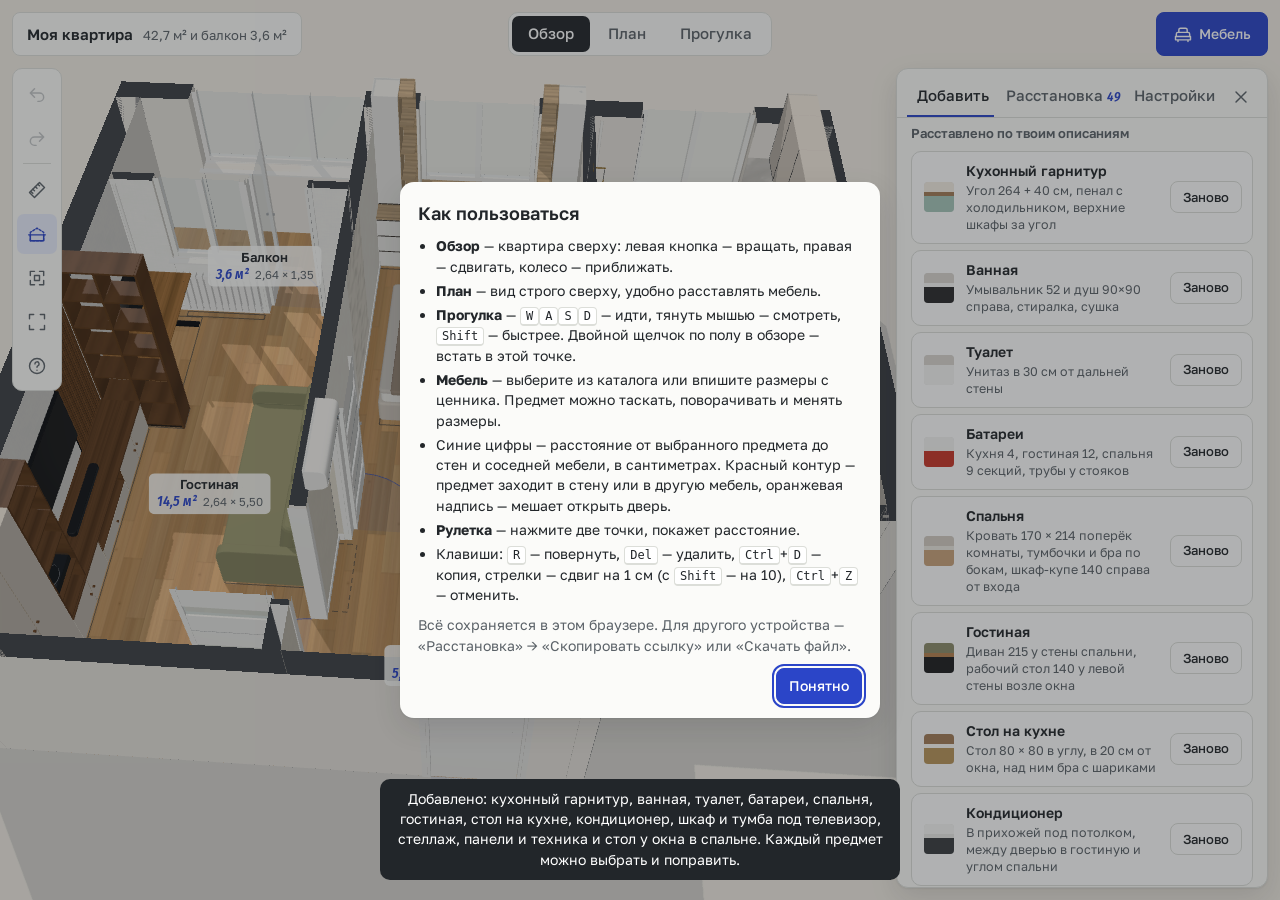
==== index.html @ 5227aead "Квартира в 3D" ====
<!DOCTYPE html>
<html lang="ru">
<head>
<meta charset="utf-8">
<meta name="viewport" content="width=device-width, initial-scale=1, viewport-fit=cover">
<title>Квартира в 3D</title>
<meta name="description" content="3D-модель квартиры по обмерочному плану: прогулка по комнатам и расстановка мебели с реальными размерами.">
<meta name="theme-color" content="#f6f6f3">
<link rel="icon" href="data:image/svg+xml,%3Csvg xmlns='http://www.w3.org/2000/svg' viewBox='0 0 32 32'%3E%3Crect width='32' height='32' rx='7' fill='%232b45c8'/%3E%3Cpath d='M7 25V9h10v7h8v9z' fill='none' stroke='%23fff' stroke-width='2.2' stroke-linejoin='round'/%3E%3C/svg%3E">
<link rel="preconnect" href="https://fonts.googleapis.com">
<link rel="preconnect" href="https://fonts.gstatic.com" crossorigin>
<link rel="stylesheet" href="https://fonts.googleapis.com/css2?family=Golos+Text:wght@400;500;600;700&family=Fira+Sans+Condensed:ital,wght@1,500;1,600&display=swap">
<link rel="stylesheet" href="css/style.css">
</head>
<body>
<div id="app" data-mode="orbit">
  <canvas id="scene" aria-label="3D-модель квартиры"></canvas>
  <div id="labels" aria-hidden="true"></div>

  <header class="bar">
    <div class="title">
      <b>Моя квартира</b>
      <span id="areaInfo"></span>
    </div>
    <nav class="modes" role="tablist" aria-label="Режим просмотра">
      <button role="tab" data-mode="orbit" aria-selected="true">Обзор</button>
      <button role="tab" data-mode="plan" aria-selected="false">План</button>
      <button role="tab" data-mode="walk" aria-selected="false">Прогулка</button>
    </nav>
    <button class="btn primary open-panel" id="btnPanel" aria-expanded="false" aria-controls="panel">
      <svg viewBox="0 0 24 24" aria-hidden="true"><path d="M4 15v-3a2 2 0 0 1 2-2h12a2 2 0 0 1 2 2v3M3 15h18v4H3zM6 19v2M18 19v2M7 10V7a2 2 0 0 1 2-2h6a2 2 0 0 1 2 2v3"/></svg>
      <span>Мебель</span>
    </button>
  </header>

  <div class="tools" role="toolbar" aria-label="Инструменты">
    <button id="tUndo" title="Отменить (Ctrl+Z)" aria-label="Отменить"><svg viewBox="0 0 24 24"><path d="M9 7 4 12l5 5M4 12h11a5 5 0 0 1 0 10h-2"/></svg></button>
    <button id="tRedo" title="Вернуть (Ctrl+Shift+Z)" aria-label="Вернуть"><svg viewBox="0 0 24 24"><path d="m15 7 5 5-5 5M20 12H9a5 5 0 0 0 0 10h2"/></svg></button>
    <span class="sep"></span>
    <button id="tMeasure" aria-pressed="false" title="Рулетка (M): нажмите две точки" aria-label="Рулетка"><svg viewBox="0 0 24 24"><path d="M3 15 15 3l6 6L9 21z"/><path d="m7 11 2 2M10 8l2 2M13 5l2 2M5 14l2 2" /></svg></button>
    <button id="tCut" aria-pressed="true" title="Срезать стены по высоте — саму высоту можно поменять в настройках" aria-label="Срез стен"><svg viewBox="0 0 24 24"><path d="M4 20V10l8-5 8 5v10z" stroke-dasharray="2.5 2"/><path d="M2 13h20"/><path d="M4 20v-7M20 20v-7M4 20h16"/></svg></button>
    <button id="tReset" title="Показать всю квартиру" aria-label="Показать всю квартиру"><svg viewBox="0 0 24 24"><path d="M4 9V4h5M20 9V4h-5M4 15v5h5M20 15v5h-5"/><rect x="9" y="9" width="6" height="6"/></svg></button>
    <button id="tFull" title="Во весь экран" aria-label="Во весь экран"><svg viewBox="0 0 24 24"><path d="M8 3H3v5M16 3h5v5M8 21H3v-5M16 21h5v-5"/></svg></button>
    <button id="tHelp" title="Как пользоваться" aria-label="Как пользоваться"><svg viewBox="0 0 24 24"><circle cx="12" cy="12" r="9"/><path d="M9.5 9.5a2.5 2.5 0 1 1 3.5 2.3c-.7.3-1 .9-1 1.7M12 17h.01"/></svg></button>
  </div>

  <div class="walk-hud">
    <div class="room-chip" id="roomChip"></div>
    <canvas id="minimap" title="Нажмите, чтобы перейти в эту точку"></canvas>
    <div class="joystick" id="joystick" aria-label="Джойстик: идти"><div class="knob"></div></div>
    <div class="walk-hint" id="walkHint">W A S D — идти · тянуть мышью — смотреть · Shift — быстрее</div>
  </div>

  <div class="measure-hint" id="measureHint">Рулетка: нажмите на первую точку, потом на вторую <button class="link" id="measureClear">Стереть замеры</button></div>

  <section class="inspector" id="inspector" hidden aria-label="Выбранный предмет">
    <div class="ins-head">
      <input id="insName" class="ins-name" type="text" maxlength="60" aria-label="Название">
      <button class="icon" id="insClose" aria-label="Снять выделение"><svg viewBox="0 0 24 24"><path d="M6 6l12 12M18 6 6 18"/></svg></button>
    </div>
    <div class="ins-status" id="insStatus"></div>
    <div class="ins-dims">
      <label><span>Ширина</span><input type="number" inputmode="decimal" id="insW" min="1" step="1"><i>см</i></label>
      <label><span>Глубина</span><input type="number" inputmode="decimal" id="insD" min="1" step="1"><i>см</i></label>
      <label><span>Высота</span><input type="number" inputmode="decimal" id="insH" min="1" step="1"><i>см</i></label>
      <label><span>От пола</span><input type="number" inputmode="decimal" id="insZ" min="0" step="1"><i>см</i></label>
    </div>
    <div class="ins-rot">
      <button data-rot="-90" title="Повернуть на 90° против часовой (Shift+R)"><svg viewBox="0 0 24 24"><path d="M4 4v6h6"/><path d="M4.5 10A8 8 0 1 1 6 16"/></svg>90°</button>
      <button data-rot="-15">−15°</button>
      <label class="angle"><input type="number" id="insRot" step="1" aria-label="Угол поворота"><i>°</i></label>
      <button data-rot="15">+15°</button>
      <button data-rot="90" title="Повернуть на 90° по часовой (R)">90°<svg viewBox="0 0 24 24"><path d="M20 4v6h-6"/><path d="M19.5 10A8 8 0 1 0 18 16"/></svg></button>
    </div>
    <details class="ins-more">
      <summary>Цвет и точный сдвиг</summary>
      <div class="swatches" id="insColors"></div>
      <div class="ins-top" id="insTopRow" hidden><span>Столешница</span><div class="swatches" id="insTop"></div></div>
      <div class="nudge">
        <span>Сдвинуть на</span>
        <select id="nudgeStep" aria-label="Шаг сдвига"><option value="10">1 см</option><option value="50">5 см</option><option value="100">10 см</option></select>
        <div class="pad">
          <button data-nudge="up" aria-label="Дальше от камеры">↑</button>
          <button data-nudge="left" aria-label="Влево">←</button>
          <button data-nudge="down" aria-label="Ближе к камере">↓</button>
          <button data-nudge="right" aria-label="Вправо">→</button>
        </div>
      </div>
    </details>
    <div class="ins-actions">
      <button class="btn" id="insDup">Дублировать</button>
      <button class="btn danger" id="insDel">Удалить</button>
    </div>
  </section>

  <aside class="panel" id="panel" aria-label="Мебель и настройки">
    <div class="grip" id="panelGrip" aria-hidden="true"></div>
    <div class="panel-head">
      <div class="tabs" role="tablist">
        <button role="tab" data-tab="add" aria-selected="true">Добавить</button>
        <button role="tab" data-tab="list" aria-selected="false">Расстановка <span class="count" id="itemCount"></span></button>
        <button role="tab" data-tab="settings" aria-selected="false">Настройки</button>
      </div>
      <button class="icon" id="panelClose" aria-label="Закрыть"><svg viewBox="0 0 24 24"><path d="M6 6l12 12M18 6 6 18"/></svg></button>
    </div>

    <div class="tab-body" data-tab="add">
      <div id="setCard"></div>
      <form id="quickAdd" class="quick" autocomplete="off">
        <h3>По размерам с ценника</h3>
        <div class="row">
          <input id="qaName" type="text" maxlength="60" placeholder="Название, например «Диван Осло»" aria-label="Название">
          <select id="qaShape" aria-label="Форма"></select>
        </div>
        <div class="row dims">
          <label><span>Ш</span><input id="qaW" type="number" inputmode="decimal" min="1" required><i>см</i></label>
          <label><span>Г</span><input id="qaD" type="number" inputmode="decimal" min="1" required><i>см</i></label>
          <label><span>В</span><input id="qaH" type="number" inputmode="decimal" min="1" required><i>см</i></label>
        </div>
        <button class="btn primary wide" type="submit">Добавить на план</button>
      </form>
      <div id="catalog"></div>
    </div>

    <div class="tab-body" data-tab="list" hidden>
      <div class="variants">
        <label for="layoutSel">Вариант</label>
        <select id="layoutSel"></select>
        <button class="btn small" id="layoutCopy" title="Сделать копию, чтобы сравнить расстановки">Копия</button>
        <button class="btn small" id="layoutRename">Имя</button>
        <button class="btn small" id="layoutDel">Удалить</button>
      </div>
      <div id="itemList"></div>
      <div class="data">
        <h3>Сохранить и поделиться</h3>
        <p class="note">Расстановка хранится только в этом браузере. Чтобы перенести на телефон или отправить, скачайте файл или скопируйте ссылку.</p>
        <div class="btns">
          <button class="btn" id="dExport">Скачать файл</button>
          <button class="btn" id="dLink">Скопировать ссылку</button>
          <button class="btn" id="dCopy">Скопировать код</button>
          <label class="btn file">Открыть файл<input type="file" id="dImport" accept=".json,application/json"></label>
          <button class="btn" id="dPaste">Вставить код</button>
          <button class="btn danger" id="dClear">Очистить вариант</button>
        </div>
      </div>
    </div>

    <div class="tab-body" data-tab="settings" hidden>
      <h3>Ламинат</h3>
      <div class="lam" id="lamList"></div>
      <div class="field"><span>Доска</span><select id="plankSize"></select></div>
      <div class="field"><span>Укладка</span>
        <div class="seg" id="plankDir">
          <button data-dir="y">Доски к окну</button>
          <button data-dir="x">Вдоль окна</button>
        </div>
      </div>
      <h3>Стены</h3>
      <label class="check"><input type="checkbox" id="optWallpaper"> Обои: прихожая и коридор NF1009, спальня NF1007 и две полосы NF3207, гостиная — белые</label>
      <label class="check"><input type="checkbox" id="optBaseboard"> Белый плинтус 10 см — в комнатах, прихожей и коридоре</label>
      <div class="swatches" id="wallColors"></div>
      <p class="note">Цвет краски — там, где нет обоев, плитки и кирпича: кухня, балкон, откосы окон.</p>
      <div class="field"><span>Высота потолка</span><label class="unit"><input type="number" id="ceilH" min="220" max="400" step="1"><i>см</i></label></div>
      <div class="field"><span>Высота стен в обзоре</span><div class="range"><input type="range" id="cutH" min="60" max="250" step="5" aria-label="Высота стен в обзоре, см"><output id="cutHVal" for="cutH"></output></div></div>
      <label class="check"><input type="checkbox" id="optBrick"> Белый кирпичик на кухне (стена напротив гарнитура)</label>
      <label class="check"><input type="checkbox" id="optApron"> Фартук на кухне — плиты под мрамор 120 × 60</label>
      <label class="check"><input type="checkbox" id="optTile"> Плитка 60 × 30 в ванной и туалете</label>
      <h3>Показывать</h3>
      <label class="check"><input type="checkbox" id="optDims"> Расстояния от выбранной мебели до стен</label>
      <label class="check"><input type="checkbox" id="optSwings"> Зоны открывания дверей</label>
      <label class="check"><input type="checkbox" id="optDoors"> Дверные полотна</label>
      <label class="check"><input type="checkbox" id="optLabels"> Названия и площади комнат</label>
      <label class="check"><input type="checkbox" id="optShadows"> Тени</label>
      <label class="check"><input type="checkbox" id="optSnap"> Прилипание к стенам и мебели</label>
      <h3>Прогулка</h3>
      <div class="field"><span>Глаза на высоте</span><label class="unit"><input type="number" id="eyeH" min="100" max="200" step="1"><i>см</i></label></div>
      <label class="check"><input type="checkbox" id="optGhost"> Проходить сквозь мебель</label>
      <p class="note">Размеры стен взяты с обмерочного плана, высота потолка 2,5 м — с развёртки душевой, плитка, кирпичик и фартук — с фото. Толщины стен на плане не подписаны и заданы примерно — их можно поправить в файле <code>js/plan.js</code>.</p>
    </div>
  </aside>

  <div class="modal" id="modal" hidden>
    <div class="dialog" role="dialog" aria-modal="true" aria-labelledby="modalTitle">
      <h2 id="modalTitle"></h2>
      <div id="modalBody"></div>
      <div class="dialog-actions" id="modalActions"></div>
    </div>
  </div>

  <div class="toast" id="toast" role="status" aria-live="polite"></div>
</div>

<script type="importmap">
{ "imports": { "three": "./vendor/three.module.min.js", "three/addons/": "./vendor/addons/" } }
</script>
<script type="module" src="js/main.js"></script>
</body>
</html>
---- css/style.css ----
/*
  VOICE   спокойный чертёжный лист: всё по делу, цифры главнее украшений
  IDEA    обмерочный план — засечки размерных линий, правки синей ручкой
  PICTURE сама квартира в 3D на весь экран; интерфейс — тонкие листы поверх
  COLOUR  бумага #fbfbf9, графит #22262a, синяя ручка #2b45c8, красная правка #c8372a
  TYPE    Golos Text для интерфейса, Fira Sans Condensed italic — для размеров
*/
:root {
  color-scheme: light;
  --paper: #fbfbf9;
  --paper-2: #f1f1ed;
  --ink: #22262a;
  --ink-2: #5b6268;
  --ink-3: #8b9197;
  --line: #dcded9;
  --blue: #2b45c8;
  --blue-2: #e8ecfb;
  --red: #c8372a;
  --red-2: #fbe8e5;
  --wall: #3c3f44;
  --r: 8px;
  --shadow: 0 1px 2px rgba(24, 28, 32, .06), 0 10px 28px rgba(24, 28, 32, .12);
  --font: "Golos Text", system-ui, -apple-system, "Segoe UI", Roboto, sans-serif;
  --dim: "Fira Sans Condensed", "Arial Narrow", "Roboto Condensed", sans-serif;
  --top: max(12px, env(safe-area-inset-top));
  --bottom: max(12px, env(safe-area-inset-bottom));
}
* { box-sizing: border-box; min-width: 0; }
html, body { margin: 0; height: 100%; overflow: hidden; background: #e9edf0; }
body { font: 15px/1.45 var(--font); color: var(--ink); -webkit-font-smoothing: antialiased; -webkit-tap-highlight-color: transparent; }
button, input, select, textarea { font: inherit; color: inherit; }
button { cursor: pointer; touch-action: manipulation; }
svg { width: 20px; height: 20px; fill: none; stroke: currentColor; stroke-width: 1.7; stroke-linecap: round; stroke-linejoin: round; flex: none; }
[hidden] { display: none !important; }
:focus-visible { outline: 2px solid var(--blue); outline-offset: 2px; }
code { font-size: .92em; background: var(--paper-2); padding: 1px 4px; border-radius: 4px; }

#app { position: fixed; inset: 0; }
#scene { position: absolute; inset: 0; width: 100%; height: 100%; display: block; touch-action: none; outline: none; }
#app.grab #scene { cursor: grab; }
#app.grabbing #scene { cursor: grabbing; }
#app.measuring #scene { cursor: crosshair; }

/* ── подписи в 3D ── */
#labels { position: absolute; inset: 0; pointer-events: none; overflow: hidden; }
.lbl { position: absolute; left: 0; top: 0; white-space: nowrap; will-change: transform; line-height: 1.15; }
.lbl.room { text-align: center; padding: 4px 8px 5px; border-radius: 6px; background: rgba(251, 251, 249, .86); color: var(--ink); }
.lbl.room b { display: block; font-size: 13px; font-weight: 600; }
.lbl.room .a { font: italic 600 14px/1.1 var(--dim); color: var(--blue); }
.lbl.room .s { font-size: 11.5px; color: var(--ink-2); margin-left: 6px; }
.lbl.room.small { padding: 2px 6px 3px; }
.lbl.room.small b { font-size: 12px; }
.lbl.dim { font: italic 600 14px/1 var(--dim); color: var(--blue); background: rgba(255, 255, 255, .94); padding: 2px 5px 3px; border-radius: 4px; box-shadow: 0 0 0 1px rgba(43, 69, 200, .25); }
.lbl.measure { font: italic 600 15px/1 var(--dim); color: #fff; background: var(--blue); padding: 4px 7px 5px; border-radius: 5px; }
.lbl.measure.live { opacity: .8; }

/* ── верхняя панель ── */
.bar { position: absolute; top: var(--top); left: 12px; right: 12px; height: 44px; display: flex; align-items: center; justify-content: space-between; gap: 10px; pointer-events: none; z-index: 5; }
.bar > * { pointer-events: auto; }
.title { height: 44px; display: flex; align-items: baseline; gap: 10px; padding: 11px 14px 0; background: var(--paper); border: 1px solid var(--line); border-radius: var(--r); }
.title b { font-weight: 600; font-size: 15px; }
.title span { color: var(--ink-2); font-size: 13px; }
.modes { position: absolute; left: 50%; transform: translateX(-50%); display: flex; padding: 3px; gap: 2px; background: var(--paper); border: 1px solid var(--line); border-radius: 10px; }
.modes button { height: 36px; padding: 0 16px; border: 0; border-radius: 7px; background: transparent; font-weight: 500; color: var(--ink-2); }
.modes button:hover { color: var(--ink); background: var(--paper-2); }
.modes button[aria-selected="true"] { background: var(--ink); color: #fff; }

.btn { display: inline-flex; align-items: center; justify-content: center; gap: 6px; height: 36px; padding: 0 12px; border: 1px solid var(--line); border-radius: var(--r); background: #fff; font-size: 14px; font-weight: 500; white-space: nowrap; }
.btn:hover { border-color: #c4c7c2; background: var(--paper); }
.btn.primary { background: var(--blue); border-color: var(--blue); color: #fff; }
.btn.primary:hover { background: #2239ad; }
.btn.danger { color: var(--red); }
.btn.small { height: 32px; padding: 0 10px; font-size: 13px; }
.btn.file { position: relative; overflow: hidden; }
.btn.file input { position: absolute; inset: 0; opacity: 0; cursor: pointer; }
.open-panel { height: 44px; padding: 0 16px; }
.icon { width: 36px; height: 36px; display: grid; place-items: center; border: 0; border-radius: var(--r); background: transparent; color: var(--ink-2); }
.icon:hover { background: var(--paper-2); color: var(--ink); }
.link { border: 0; background: none; color: var(--blue); text-decoration: underline; text-underline-offset: 2px; padding: 0 0 0 8px; font-size: 13px; }

/* ── инструменты слева ── */
.tools { position: absolute; left: 12px; top: calc(var(--top) + 56px); display: flex; flex-direction: column; gap: 4px; padding: 4px; background: var(--paper); border: 1px solid var(--line); border-radius: 10px; z-index: 4; }
.tools button { width: 40px; height: 40px; display: grid; place-items: center; border: 0; border-radius: 7px; background: transparent; color: var(--ink-2); }
.tools button:hover:not(:disabled) { background: var(--paper-2); color: var(--ink); }
.tools button[aria-pressed="true"] { background: var(--blue-2); color: var(--blue); }
.tools button:disabled { opacity: .35; cursor: default; }
.tools .sep { height: 1px; background: var(--line); margin: 2px 6px; }
#app:not([data-mode="orbit"]) #tCut { display: none; }

/* ── панель мебели ── */
.panel { position: absolute; right: 12px; top: calc(var(--top) + 56px); bottom: var(--bottom); width: 372px; display: flex; flex-direction: column; background: var(--paper); border: 1px solid var(--line); border-radius: 12px; box-shadow: var(--shadow); transform: translateX(calc(100% + 24px)); transition: transform .24s ease; z-index: 6; }
#app.panel-open .panel { transform: none; }
.grip { display: none; }
.panel-head { display: flex; align-items: center; gap: 4px; padding: 8px 8px 0 10px; border-bottom: 1px solid var(--line); }
.tabs { display: flex; gap: 2px; flex: 1; overflow-x: auto; scrollbar-width: none; }
.tabs button { height: 40px; padding: 0 10px; border: 0; border-bottom: 2px solid transparent; background: none; font-weight: 500; color: var(--ink-2); white-space: nowrap; }
.tabs button[aria-selected="true"] { color: var(--ink); border-bottom-color: var(--blue); }
.count { font: italic 600 13px var(--dim); color: var(--blue); }
.tab-body { flex: 1; overflow-y: auto; padding: 4px 14px 18px; overscroll-behavior: contain; }
.tab-body h3 { font-size: 13px; font-weight: 600; color: var(--ink-2); margin: 18px 0 8px; }
.note { font-size: 12.5px; color: var(--ink-2); margin: 6px 0 10px; }

.set-card { display: grid; grid-template-columns: auto 1fr auto; gap: 4px 12px; align-items: center; margin: 6px 0 0; padding: 9px 10px 9px 12px; border: 1px solid var(--line); border-radius: 10px; background: #fff; }
.set-sw { display: grid; grid-template-rows: 10px 4px 16px; width: 30px; border-radius: 4px; overflow: hidden; box-shadow: inset 0 0 0 1px rgba(0, 0, 0, .12); align-self: center; }
.set-sw i { display: block; }
.set-text b { display: block; font-weight: 600; font-size: 14px; }
.set-text small { display: block; font-size: 12.5px; color: var(--ink-2); line-height: 1.35; margin-top: 2px; }
.set-card .btn { height: 32px; padding: 0 12px; font-size: 13px; }
#setCard h3 { margin-top: 2px; }
.ins-top { display: flex; align-items: center; gap: 10px; margin: -2px 0 10px; font-size: 13px; color: var(--ink-2); }
.quick { padding: 6px 0 14px; border-bottom: 1px solid var(--line); }
.quick .row { display: flex; gap: 6px; margin-top: 6px; }
.quick input[type="text"] { flex: 1.4; }
.quick select { flex: 1; }
.quick .dims label { flex: 1; }
.quick .wide { width: 100%; height: 40px; margin-top: 8px; }
input[type="text"], input[type="number"], select, textarea { height: 40px; border: 1px solid var(--line); border-radius: var(--r); background: #fff; padding: 0 10px; font-size: 15px; width: 100%; }
textarea { height: auto; padding: 8px 10px; font: 13px/1.4 ui-monospace, Menlo, Consolas, monospace; resize: vertical; }
input:focus, select:focus, textarea:focus { border-color: var(--blue); outline: none; box-shadow: 0 0 0 3px var(--blue-2); }
input[type="number"] { -moz-appearance: textfield; font-variant-numeric: tabular-nums; }
input[type="number"]::-webkit-inner-spin-button, input[type="number"]::-webkit-outer-spin-button { -webkit-appearance: none; margin: 0; }
.dims label, .unit, .angle { position: relative; display: block; }
.dims label span { position: absolute; left: 9px; top: 50%; transform: translateY(-50%); font-size: 12px; color: var(--ink-3); pointer-events: none; }
.dims label input { padding-left: 24px; padding-right: 26px; }
.dims label i, .unit i, .angle i { position: absolute; right: 9px; top: 50%; transform: translateY(-50%); font-style: normal; font-size: 12px; color: var(--ink-3); pointer-events: none; }
.unit input { padding-right: 30px; }

.cat-group h3 { margin-top: 16px; }
.cat-item { display: grid; grid-template-columns: 40px 1fr auto; align-items: center; gap: 10px; width: 100%; padding: 6px 6px; border: 0; border-radius: var(--r); background: none; text-align: left; }
.cat-item:hover { background: var(--paper-2); }
.cat-item > svg { width: 40px; height: 40px; color: var(--ink); stroke-width: 1.4; }
.cat-item .plus svg { width: 18px; height: 18px; stroke-width: 2; }
.cat-item b { display: block; font-weight: 500; font-size: 14px; }
.cat-item small { font: italic 500 13px var(--dim); color: var(--ink-2); }
.cat-item .plus { width: 30px; height: 30px; display: grid; place-items: center; border-radius: 50%; color: var(--blue); }
.cat-item:hover .plus { background: var(--blue-2); }

.variants { display: grid; grid-template-columns: auto 1fr; gap: 6px; align-items: center; margin: 12px 0 8px; }
.variants label { font-size: 13px; color: var(--ink-2); }
.variants select { grid-column: 2; }
.variants .btn { grid-row: 2; }
.variants { grid-template-columns: auto 1fr auto auto auto; }
.variants select { grid-column: 2 / 6; }
.variants #layoutCopy { grid-column: 3; } .variants #layoutRename { grid-column: 4; } .variants #layoutDel { grid-column: 5; }

.room-group h4 { display: flex; justify-content: space-between; margin: 16px 0 4px; font-size: 13px; font-weight: 600; color: var(--ink-2); }
.room-group h4 span { font-weight: 400; }
.li { display: grid; grid-template-columns: 14px 1fr auto; gap: 10px; align-items: center; width: 100%; padding: 8px 6px; border: 0; border-radius: var(--r); background: none; text-align: left; }
.li:hover { background: var(--paper-2); }
.li.sel { background: var(--blue-2); }
.li .sw { width: 14px; height: 14px; border-radius: 3px; box-shadow: inset 0 0 0 1px rgba(0, 0, 0, .15); }
.li b { font-weight: 500; font-size: 14px; display: block; }
.li .warn { display: block; font-size: 12px; color: var(--red); }
.li small { font: italic 500 13px var(--dim); color: var(--ink-2); }
.empty { padding: 18px 4px; color: var(--ink-2); font-size: 14px; }
.data .btns { display: grid; grid-template-columns: 1fr 1fr; gap: 6px; }

.lam { display: grid; grid-template-columns: repeat(3, 1fr); gap: 8px; }
.lam button { padding: 0; border: 1px solid var(--line); border-radius: var(--r); background: #fff; overflow: hidden; text-align: left; }
.lam button canvas { display: block; width: 100%; height: 46px; }
.lam button span { display: block; padding: 5px 7px 6px; font-size: 12px; line-height: 1.2; }
.lam button[aria-pressed="true"] { border-color: var(--blue); box-shadow: 0 0 0 2px var(--blue); }
.field { display: grid; grid-template-columns: 130px 1fr; align-items: center; gap: 10px; margin-top: 10px; font-size: 14px; }
.field > span { color: var(--ink-2); font-size: 13px; }
.seg { display: flex; border: 1px solid var(--line); border-radius: var(--r); overflow: hidden; background: #fff; }
.seg button { flex: 1; height: 38px; border: 0; background: none; font-size: 13px; padding: 0 6px; }
.seg button + button { border-left: 1px solid var(--line); }
.seg button[aria-pressed="true"] { background: var(--ink); color: #fff; }
.check { display: flex; gap: 10px; align-items: flex-start; padding: 7px 0; font-size: 14px; cursor: pointer; }
.check input { width: 18px; height: 18px; margin: 1px 0 0; accent-color: var(--blue); flex: none; }
.swatches { display: flex; flex-wrap: wrap; gap: 6px; align-items: center; }
.swatches button { width: 30px; height: 30px; border-radius: 50%; border: 0; box-shadow: inset 0 0 0 1px rgba(0, 0, 0, .18); }
.swatches button[aria-pressed="true"] { box-shadow: inset 0 0 0 1px rgba(0, 0, 0, .18), 0 0 0 2px #fff, 0 0 0 4px var(--blue); }
.swatches input[type="color"] { width: 34px; height: 34px; padding: 0; border: 1px solid var(--line); border-radius: 50%; background: #fff; cursor: pointer; }
.swatches input[type="color"]::-webkit-color-swatch-wrapper { padding: 3px; }
.swatches input[type="color"]::-webkit-color-swatch { border: 0; border-radius: 50%; }

/* ── инспектор выбранного предмета ── */
.inspector { position: absolute; left: 76px; bottom: var(--bottom); width: 352px; max-height: calc(100% - 140px); overflow-y: auto; padding: 10px 12px 12px; background: var(--paper); border: 1px solid var(--line); border-radius: 12px; box-shadow: var(--shadow); z-index: 5; }
.ins-head { display: flex; gap: 6px; align-items: center; }
.ins-name { font-weight: 600; font-size: 16px !important; border-color: transparent !important; background: transparent !important; padding-left: 4px !important; }
.ins-name:hover { border-color: var(--line) !important; }
.ins-name:focus { background: #fff !important; border-color: var(--blue) !important; }
.ins-status { min-height: 18px; margin: 0 4px 8px; font-size: 13px; color: var(--ink-2); }
.ins-status .bad { color: var(--red); display: block; }
.ins-status .door { color: #b25d00; display: block; }
.ins-dims { display: grid; grid-template-columns: repeat(4, 1fr); gap: 6px; }
.ins-dims label { position: relative; display: block; }
.ins-dims label span { display: block; font-size: 11.5px; color: var(--ink-3); margin: 0 0 3px 2px; }
.ins-dims label input { padding: 0 24px 0 8px; }
.ins-dims label i { position: absolute; right: 8px; bottom: 12px; font-style: normal; font-size: 12px; color: var(--ink-3); pointer-events: none; }
.ins-rot { display: grid; grid-template-columns: 1fr .8fr 1fr .8fr 1fr; gap: 4px; margin-top: 8px; }
.ins-rot button { height: 38px; display: inline-flex; align-items: center; justify-content: center; gap: 3px; border: 1px solid var(--line); border-radius: var(--r); background: #fff; font-size: 13px; font-weight: 500; padding: 0 4px; }
.ins-rot button:hover { background: var(--paper-2); }
.ins-rot svg { width: 16px; height: 16px; }
.ins-rot .angle input { height: 38px; text-align: center; padding: 0 16px 0 6px; }
.ins-more { margin-top: 8px; }
.ins-more summary { cursor: pointer; font-size: 13px; color: var(--ink-2); padding: 6px 2px; }
.ins-more .swatches { margin: 6px 0 10px; }
.nudge { display: flex; align-items: center; gap: 8px; font-size: 13px; color: var(--ink-2); }
.nudge select { width: 84px; height: 36px; }
.pad { display: grid; grid-template-columns: repeat(4, 36px); gap: 4px; margin-left: auto; }
.pad button { height: 36px; border: 1px solid var(--line); border-radius: var(--r); background: #fff; font-size: 16px; }
.ins-actions { display: flex; gap: 6px; margin-top: 10px; }
.ins-actions .btn { flex: 1; }

/* ── прогулка ── */
.walk-hud > * { display: none; }
#app[data-mode="walk"] .walk-hud > * { display: block; }
.room-chip { position: absolute; top: calc(var(--top) + 56px); left: 50%; transform: translateX(-50%); padding: 6px 12px; background: rgba(251, 251, 249, .9); border: 1px solid var(--line); border-radius: 20px; font-size: 13px; font-weight: 600; pointer-events: none; z-index: 3; }
.room-chip:empty { visibility: hidden; }
#minimap { position: absolute; right: 12px; bottom: var(--bottom); width: 210px; height: 188px; background: rgba(251, 251, 249, .92); border: 1px solid var(--line); border-radius: 10px; z-index: 3; cursor: pointer; transition: right .24s ease; }
#app.panel-open #minimap { right: 396px; }
.joystick { position: absolute; left: 28px; bottom: calc(var(--bottom) + 18px); width: 124px; height: 124px; border-radius: 50%; background: rgba(251, 251, 249, .5); border: 1.5px solid rgba(34, 38, 42, .25); touch-action: none; z-index: 4; }
.joystick .knob { position: absolute; left: 50%; top: 50%; width: 54px; height: 54px; margin: -27px 0 0 -27px; border-radius: 50%; background: rgba(34, 38, 42, .55); box-shadow: 0 2px 8px rgba(0, 0, 0, .2); pointer-events: none; }
body:not(.touch) .joystick { display: none !important; }
body.touch .walk-hint { display: none !important; }
.walk-hint { position: absolute; left: 50%; bottom: var(--bottom); transform: translateX(-50%); padding: 7px 12px; background: rgba(34, 38, 42, .78); color: #fff; border-radius: 20px; font-size: 13px; pointer-events: none; white-space: nowrap; z-index: 3; }
#app[data-mode="walk"] .inspector ~ .walk-hint { display: none; }

.measure-hint { display: none; position: absolute; top: calc(var(--top) + 56px); left: 50%; transform: translateX(-50%); padding: 7px 8px 7px 14px; background: var(--paper); border: 1px solid var(--blue); border-radius: 20px; font-size: 13px; z-index: 4; white-space: nowrap; }
#app.measuring .measure-hint { display: block; }
#app.measuring .room-chip { display: none; }

/* ── диалог и уведомления ── */
.modal { position: absolute; inset: 0; display: grid; place-items: center; background: rgba(30, 33, 36, .35); z-index: 20; padding: 16px; }
.dialog { width: min(480px, 100%); max-height: 86vh; overflow-y: auto; background: var(--paper); border-radius: 14px; padding: 18px 18px 14px; box-shadow: var(--shadow); }
.dialog h2 { font-size: 18px; margin: 0 0 10px; font-weight: 600; }
.dialog p { margin: 0 0 10px; color: var(--ink-2); font-size: 14px; }
.dialog ul { margin: 0 0 10px; padding-left: 18px; font-size: 14px; }
.dialog li { margin: 4px 0; }
.dialog kbd { font: 12px ui-monospace, Menlo, monospace; padding: 1px 5px; border: 1px solid var(--line); border-bottom-width: 2px; border-radius: 4px; background: #fff; }
.dialog-actions { display: flex; justify-content: flex-end; gap: 8px; margin-top: 12px; }
.toast { position: absolute; left: 50%; bottom: calc(var(--bottom) + 8px); transform: translate(-50%, 20px); max-width: min(520px, calc(100% - 24px)); padding: 10px 14px; background: var(--ink); color: #fff; border-radius: 10px; font-size: 14px; opacity: 0; pointer-events: none; transition: opacity .2s, transform .2s; z-index: 30; text-align: center; }
.toast.on { opacity: 1; transform: translate(-50%, 0); }
#app:has(.inspector:not([hidden])) .toast { bottom: calc(var(--bottom) + 330px); }

/* ── телефон ── */
@media (max-width: 760px) {
  :root { --top: max(8px, env(safe-area-inset-top)); --bottom: max(8px, env(safe-area-inset-bottom)); }
  body { font-size: 15px; }
  input[type="text"], input[type="number"], select { font-size: 16px; }
  .bar { left: 8px; right: 8px; gap: 6px; }
  .title { display: none; }
  .modes { position: static; transform: none; flex: 1; }
  .modes button { flex: 1; padding: 0 6px; height: 38px; font-size: 14px; }
  .open-panel { padding: 0 12px; }
  .open-panel span { display: none; }
  .tools { left: 8px; top: calc(var(--top) + 54px); }
  .tools button { width: 40px; height: 40px; }
  #tFull, #tHelp { display: none; }
  .panel { left: 0; right: 0; top: auto; bottom: 0; width: auto; height: min(68vh, 620px); height: min(68dvh, 620px); border-radius: 16px 16px 0 0; border-bottom: 0; transform: translateY(105%); padding-bottom: env(safe-area-inset-bottom); }
  .grip { display: block; width: 40px; height: 4px; border-radius: 2px; background: #c9ccc7; margin: 8px auto 0; }
  .inspector { left: 8px; right: 8px; width: auto; bottom: var(--bottom); max-height: 56vh; }
  #app.panel-open .inspector { display: none; }
  .ins-rot button { height: 42px; }
  .room-chip { top: calc(var(--top) + 54px); }
  #minimap { top: calc(var(--top) + 54px); right: 8px; bottom: auto; width: 132px; height: 120px; }
  #app.panel-open #minimap { right: 8px; }
  .measure-hint { top: auto; bottom: calc(var(--bottom) + 8px); white-space: normal; width: calc(100% - 16px); text-align: center; border-radius: 12px; }
  .toast, #app:has(.inspector:not([hidden])) .toast { top: calc(var(--top) + 54px); bottom: auto; transform: translate(-50%, -12px); }
  .toast.on, #app:has(.inspector:not([hidden])) .toast.on { transform: translate(-50%, 0); }
  #app[data-mode="orbit"] .lbl.room .s { display: none; }
  #app[data-mode="walk"] .inspector .ins-dims, #app[data-mode="walk"] .inspector .ins-more, #app[data-mode="walk"] .inspector .ins-status { display: none; }
  #app[data-mode="walk"]:has(.inspector:not([hidden])) .joystick { bottom: calc(var(--bottom) + 190px); }
  .field { grid-template-columns: 1fr; gap: 6px; }
}
@media (max-width: 380px) {
  .modes button { font-size: 13px; }
  .ins-dims { grid-template-columns: repeat(2, 1fr); }
}
@media (prefers-reduced-motion: reduce) {
  .panel, .toast, #minimap { transition: none; }
}

/* ползунок высоты стен */
.range { display: flex; align-items: center; gap: 10px; width: 100%; }
.range input[type="range"] { flex: 1; accent-color: var(--blue); height: 28px; }
.range output { min-width: 78px; text-align: right; font-size: 14px; color: var(--ink-2); font-variant-numeric: tabular-nums; }
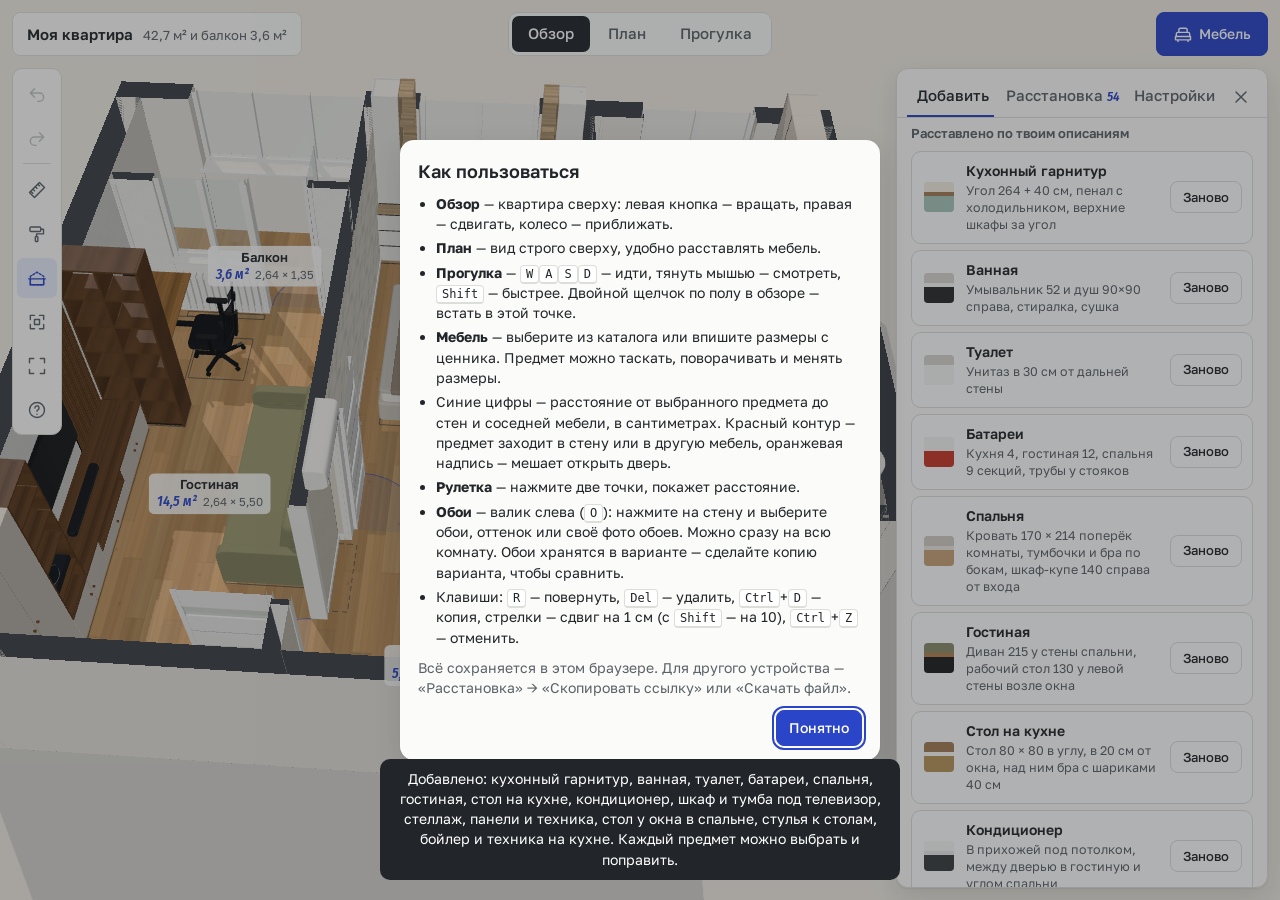
==== commit 0f66d968: "Add computer chairs" ====
--- a/index.html
+++ b/index.html
@@ -38,6 +38,7 @@
     <button id="tRedo" title="Вернуть (Ctrl+Shift+Z)" aria-label="Вернуть"><svg viewBox="0 0 24 24"><path d="m15 7 5 5-5 5M20 12H9a5 5 0 0 0 0 10h2"/></svg></button>
     <span class="sep"></span>
     <button id="tMeasure" aria-pressed="false" title="Рулетка (M): нажмите две точки" aria-label="Рулетка"><svg viewBox="0 0 24 24"><path d="M3 15 15 3l6 6L9 21z"/><path d="m7 11 2 2M10 8l2 2M13 5l2 2M5 14l2 2" /></svg></button>
+    <button id="tWall" aria-pressed="false" title="Обои (O): нажмите на стену и выберите обои" aria-label="Обои"><svg viewBox="0 0 24 24"><rect x="3.5" y="3.5" width="13" height="5.5" rx="1.5"/><path d="M16.5 6.2h3.3v5.6h-8.3V15"/><rect x="10" y="15" width="3" height="6" rx="1"/></svg></button>
     <button id="tCut" aria-pressed="true" title="Срезать стены по высоте — саму высоту можно поменять в настройках" aria-label="Срез стен"><svg viewBox="0 0 24 24"><path d="M4 20V10l8-5 8 5v10z" stroke-dasharray="2.5 2"/><path d="M2 13h20"/><path d="M4 20v-7M20 20v-7M4 20h16"/></svg></button>
     <button id="tReset" title="Показать всю квартиру" aria-label="Показать всю квартиру"><svg viewBox="0 0 24 24"><path d="M4 9V4h5M20 9V4h-5M4 15v5h5M20 15v5h-5"/><rect x="9" y="9" width="6" height="6"/></svg></button>
     <button id="tFull" title="Во весь экран" aria-label="Во весь экран"><svg viewBox="0 0 24 24"><path d="M8 3H3v5M16 3h5v5M8 21H3v-5M16 21h5v-5"/></svg></button>
@@ -50,6 +51,8 @@
     <div class="joystick" id="joystick" aria-label="Джойстик: идти"><div class="knob"></div></div>
     <div class="walk-hint" id="walkHint">W A S D — идти · тянуть мышью — смотреть · Shift — быстрее</div>
   </div>
+
+  <div class="wall-hint" id="wallHint">Обои: нажмите на стену <button class="link" id="wallHintDone">Готово</button></div>
 
   <div class="measure-hint" id="measureHint">Рулетка: нажмите на первую точку, потом на вторую <button class="link" id="measureClear">Стереть замеры</button></div>
 
@@ -93,6 +96,25 @@
     </div>
   </section>
 
+  <section class="inspector wallcard" id="wallCard" hidden aria-label="Обои на выбранной стене">
+    <div class="ins-head">
+      <div class="wc-title"><b id="wcRoom"></b><span id="wcInfo"></span></div>
+      <button class="icon" id="wcClose" aria-label="Закрыть"><svg viewBox="0 0 24 24"><path d="M6 6l12 12M18 6 6 18"/></svg></button>
+    </div>
+    <p class="wc-now" id="wcNow"></p>
+    <div class="covers" id="wcCovers"></div>
+    <div class="wc-color" id="wcColorRow"><span>Оттенок</span><div class="swatches" id="wcColors"></div></div>
+    <div class="wc-photo" id="wcPhotoRow" hidden>
+      <span>Ширина рисунка на фото</span>
+      <label class="unit"><input type="number" inputmode="decimal" id="wcPhotoW" min="5" max="500" step="1" aria-label="Ширина рисунка на фото, см"><i>см</i></label>
+      <button class="btn small danger" id="wcPhotoDel">Удалить фото</button>
+    </div>
+    <div class="ins-actions">
+      <button class="btn" id="wcRoomAll">На всю комнату</button>
+      <button class="btn" id="wcReset">Как было</button>
+    </div>
+  </section>
+
   <aside class="panel" id="panel" aria-label="Мебель и настройки">
     <div class="grip" id="panelGrip" aria-hidden="true"></div>
     <div class="panel-head">
@@ -156,7 +178,9 @@
         </div>
       </div>
       <h3>Стены</h3>
-      <label class="check"><input type="checkbox" id="optWallpaper"> Обои: прихожая и коридор NF1009, спальня NF1007 и две полосы NF3207, гостиная — белые</label>
+      <label class="check"><input type="checkbox" id="optWallpaper"> Обои: прихожая и коридор NF1009, спальня NF1007 и стена напротив кровати NF3207, гостиная — белые</label>
+      <div class="wall-btns"><button class="btn" id="wallsPick">Поменять обои на стене</button><button class="btn" id="wallsReset">Вернуть как по плану</button></div>
+      <p class="note">Обои меняются в каждом варианте отдельно: валик слева, потом нажмите на стену. Подойдёт и своё фото обоев — например, снимок образца в магазине.</p>
       <label class="check"><input type="checkbox" id="optBaseboard"> Белый плинтус 10 см — в комнатах, прихожей и коридоре</label>
       <div class="swatches" id="wallColors"></div>
       <p class="note">Цвет краски — там, где нет обоев, плитки и кирпича: кухня, балкон, откосы окон.</p>
--- a/css/style.css
+++ b/css/style.css
@@ -82,7 +82,7 @@
 .tools { position: absolute; left: 12px; top: calc(var(--top) + 56px); display: flex; flex-direction: column; gap: 4px; padding: 4px; background: var(--paper); border: 1px solid var(--line); border-radius: 10px; z-index: 4; }
 .tools button { width: 40px; height: 40px; display: grid; place-items: center; border: 0; border-radius: 7px; background: transparent; color: var(--ink-2); }
 .tools button:hover:not(:disabled) { background: var(--paper-2); color: var(--ink); }
-.tools button[aria-pressed="true"] { background: var(--blue-2); color: var(--blue); }
+.tools button[aria-pressed="true"], .tools button[aria-pressed="true"]:hover { background: var(--blue-2); color: var(--blue); }
 .tools button:disabled { opacity: .35; cursor: default; }
 .tools .sep { height: 1px; background: var(--line); margin: 2px 6px; }
 #app:not([data-mode="orbit"]) #tCut { display: none; }
@@ -235,6 +235,40 @@
 .toast.on { opacity: 1; transform: translate(-50%, 0); }
 #app:has(.inspector:not([hidden])) .toast { bottom: calc(var(--bottom) + 330px); }
 
+/* ── обои: валик, подсказка и карточка стены ── */
+.wall-hint { display: none; position: absolute; top: calc(var(--top) + 56px); left: 50%; transform: translateX(-50%); padding: 7px 8px 7px 14px; background: var(--paper); border: 1px solid var(--blue); border-radius: 20px; font-size: 13px; z-index: 4; white-space: nowrap; }
+#app.walling .wall-hint { display: block; }
+#app.walling:has(#wallCard:not([hidden])) .wall-hint { display: none; }
+#app.walling #scene { cursor: crosshair; }
+#app.walling .inspector:not(.wallcard) { display: none; }
+.wallcard .ins-head { align-items: flex-start; }
+.wc-title { flex: 1; display: flex; flex-direction: column; padding: 4px 0 0 4px; }
+.wc-title b { font-size: 16px; font-weight: 600; }
+.wc-title span { font-size: 13px; color: var(--ink-2); }
+.wc-now { margin: 6px 4px 10px; font-size: 13px; color: var(--ink-2); }
+.wc-now b { color: var(--ink); font-weight: 600; }
+.wc-now em { font-style: normal; color: var(--ink-3); margin-left: 6px; padding: 1px 6px; border-radius: 10px; background: var(--paper-2); font-size: 12px; }
+.covers { display: grid; grid-template-columns: repeat(5, 1fr); gap: 8px 6px; }
+.covers button, .covers .add-photo { position: relative; display: flex; flex-direction: column; align-items: center; gap: 4px; padding: 0; border: 0; background: none; font: inherit; font-size: 11.5px; line-height: 1.2; color: var(--ink-2); cursor: pointer; text-align: center; }
+.covers canvas, .covers .add-photo i { display: block; width: 100%; aspect-ratio: 1; border-radius: 8px; box-shadow: 0 0 0 1px rgba(0, 0, 0, .14); }
+.covers button[aria-pressed="true"] canvas { box-shadow: 0 0 0 2px #fff, 0 0 0 4px var(--blue); }
+.covers button[aria-pressed="true"] span { color: var(--ink); font-weight: 600; }
+.covers span { max-width: 100%; overflow-wrap: anywhere; }
+.covers .add-photo i { display: grid; place-items: center; font-style: normal; font-size: 24px; color: var(--blue); background: var(--blue-2); box-shadow: inset 0 0 0 1.5px rgba(43, 69, 200, .35); }
+.covers .add-photo input { position: absolute; inset: 0; opacity: 0; cursor: pointer; }
+.covers .add-photo:focus-within i { box-shadow: 0 0 0 2px #fff, 0 0 0 4px var(--blue); }
+.wc-color { display: flex; flex-direction: column; align-items: flex-start; gap: 6px; margin-top: 12px; }
+.wc-color > span, .wc-photo > span { flex: none; font-size: 13px; color: var(--ink-2); }
+.wc-color .swatches { gap: 5px; padding-left: 2px; }
+.wc-color .swatches button { width: 26px; height: 26px; }
+.wc-color .swatches input[type="color"] { width: 30px; height: 30px; }
+.wc-photo { display: flex; align-items: center; gap: 8px; margin-top: 12px; }
+.wc-photo .unit { width: 92px; }
+.wc-photo .btn { margin-left: auto; }
+.ins-actions .btn:disabled { opacity: .45; cursor: default; }
+.wall-btns { display: grid; grid-template-columns: 1fr 1fr; gap: 6px; margin: 4px 0 2px; }
+.wall-btns .btn { white-space: normal; height: auto; min-height: 36px; padding: 6px 10px; line-height: 1.25; }
+
 /* ── телефон ── */
 @media (max-width: 760px) {
   :root { --top: max(8px, env(safe-area-inset-top)); --bottom: max(8px, env(safe-area-inset-bottom)); }
@@ -258,6 +292,14 @@
   #minimap { top: calc(var(--top) + 54px); right: 8px; bottom: auto; width: 132px; height: 120px; }
   #app.panel-open #minimap { right: 8px; }
   .measure-hint { top: auto; bottom: calc(var(--bottom) + 8px); white-space: normal; width: calc(100% - 16px); text-align: center; border-radius: 12px; }
+  .wall-hint { top: auto; bottom: calc(var(--bottom) + 8px); white-space: normal; width: calc(100% - 16px); text-align: center; border-radius: 12px; }
+  #app[data-mode="walk"].walling .wall-hint { bottom: calc(var(--bottom) + 150px); }
+  .wallcard { max-height: 50vh; }
+  .covers { display: flex; overflow-x: auto; gap: 8px; padding: 4px 2px 6px; margin: 0 -2px; scroll-snap-type: x proximity; overscroll-behavior-x: contain; }
+  .covers > * { flex: 0 0 60px; scroll-snap-align: start; }
+  .wc-color .swatches { flex-wrap: nowrap; overflow-x: auto; padding: 4px 2px; }
+  .wc-color .swatches > * { flex: none; }
+  #app[data-mode="walk"]:has(#wallCard:not([hidden])) .joystick { bottom: calc(var(--bottom) + min(50vh, 330px)); }
   .toast, #app:has(.inspector:not([hidden])) .toast { top: calc(var(--top) + 54px); bottom: auto; transform: translate(-50%, -12px); }
   .toast.on, #app:has(.inspector:not([hidden])) .toast.on { transform: translate(-50%, 0); }
   #app[data-mode="orbit"] .lbl.room .s { display: none; }
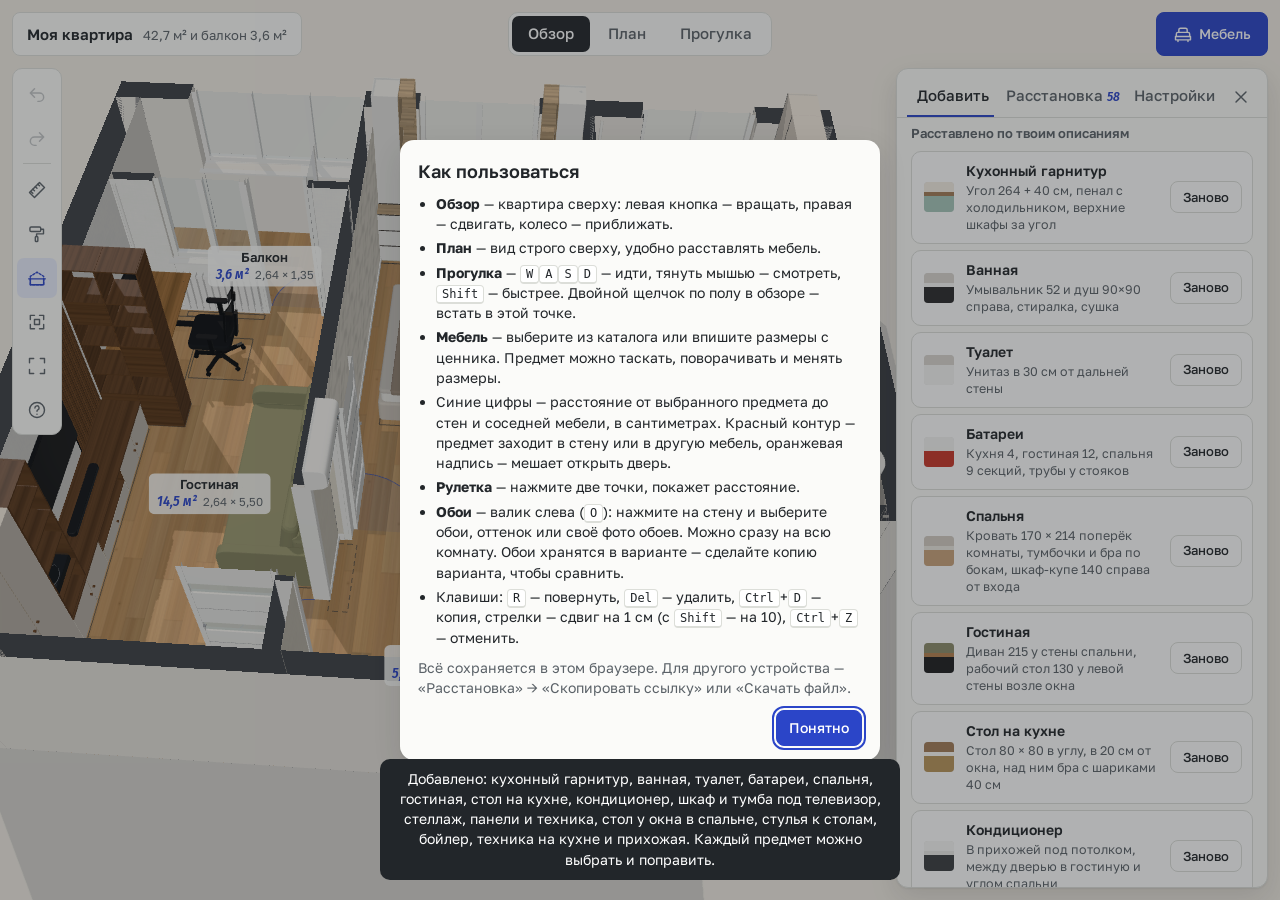
==== commit a2d0b1a1: "Стеллаж по чертежу, выбор вида в карточке" ====
--- a/index.html
+++ b/index.html
@@ -75,6 +75,7 @@
       <button data-rot="15">+15°</button>
       <button data-rot="90" title="Повернуть на 90° по часовой (R)">90°<svg viewBox="0 0 24 24"><path d="M20 4v6h-6"/><path d="M19.5 10A8 8 0 1 0 18 16"/></svg></button>
     </div>
+    <div class="ins-var" id="insVarRow" hidden><span>Вид</span><div class="seg" id="insVar"></div></div>
     <details class="ins-more">
       <summary>Цвет и точный сдвиг</summary>
       <div class="swatches" id="insColors"></div>
--- a/css/style.css
+++ b/css/style.css
@@ -108,6 +108,11 @@
 .set-card .btn { height: 32px; padding: 0 12px; font-size: 13px; }
 #setCard h3 { margin-top: 2px; }
 .ins-top { display: flex; align-items: center; gap: 10px; margin: -2px 0 10px; font-size: 13px; color: var(--ink-2); }
+.ins-var { display: flex; align-items: center; gap: 10px; margin: 0 0 10px; font-size: 13px; color: var(--ink-2); }
+.ins-var .seg { display: flex; flex-wrap: wrap; gap: 4px; }
+.ins-var .seg button { flex: none; white-space: nowrap; height: 30px; padding: 0 11px; border: 1px solid var(--line); border-radius: 15px; background: var(--paper); font: inherit; font-size: 13px; color: var(--ink); cursor: pointer; }
+.ins-var .seg button[aria-pressed="true"] { background: var(--blue-2); border-color: var(--blue); color: var(--blue); font-weight: 600; }
+.ins-var .seg button:focus-visible { outline: 2px solid var(--blue); outline-offset: 1px; }
 .quick { padding: 6px 0 14px; border-bottom: 1px solid var(--line); }
 .quick .row { display: flex; gap: 6px; margin-top: 6px; }
 .quick input[type="text"] { flex: 1.4; }
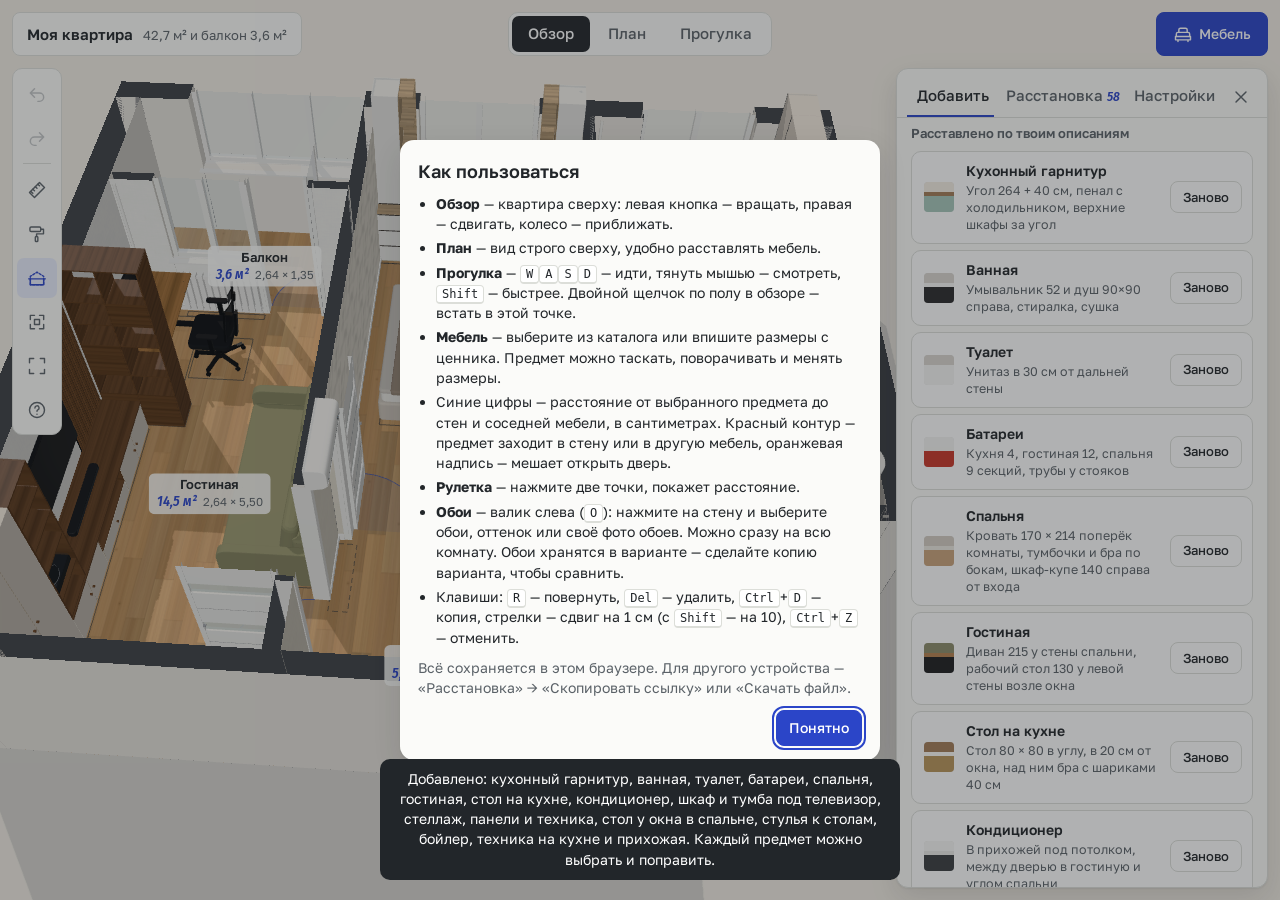
==== commit 6a724b27: "Стеллаж: белые ячейки и белый каркас" ====
--- a/index.html
+++ b/index.html
@@ -75,11 +75,11 @@
       <button data-rot="15">+15°</button>
       <button data-rot="90" title="Повернуть на 90° по часовой (R)">90°<svg viewBox="0 0 24 24"><path d="M20 4v6h-6"/><path d="M19.5 10A8 8 0 1 0 18 16"/></svg></button>
     </div>
-    <div class="ins-var" id="insVarRow" hidden><span>Вид</span><div class="seg" id="insVar"></div></div>
+    <div class="ins-var" id="insVarRow" hidden><span>Вид</span><div class="pills" id="insVar"></div></div>
     <details class="ins-more">
       <summary>Цвет и точный сдвиг</summary>
       <div class="swatches" id="insColors"></div>
-      <div class="ins-top" id="insTopRow" hidden><span>Столешница</span><div class="swatches" id="insTop"></div></div>
+      <div class="ins-top" id="insTopRow" hidden><span id="insTopLabel">Столешница</span><div class="swatches" id="insTop"></div></div>
       <div class="nudge">
         <span>Сдвинуть на</span>
         <select id="nudgeStep" aria-label="Шаг сдвига"><option value="10">1 см</option><option value="50">5 см</option><option value="100">10 см</option></select>
--- a/css/style.css
+++ b/css/style.css
@@ -108,11 +108,12 @@
 .set-card .btn { height: 32px; padding: 0 12px; font-size: 13px; }
 #setCard h3 { margin-top: 2px; }
 .ins-top { display: flex; align-items: center; gap: 10px; margin: -2px 0 10px; font-size: 13px; color: var(--ink-2); }
-.ins-var { display: flex; align-items: center; gap: 10px; margin: 0 0 10px; font-size: 13px; color: var(--ink-2); }
-.ins-var .seg { display: flex; flex-wrap: wrap; gap: 4px; }
-.ins-var .seg button { flex: none; white-space: nowrap; height: 30px; padding: 0 11px; border: 1px solid var(--line); border-radius: 15px; background: var(--paper); font: inherit; font-size: 13px; color: var(--ink); cursor: pointer; }
-.ins-var .seg button[aria-pressed="true"] { background: var(--blue-2); border-color: var(--blue); color: var(--blue); font-weight: 600; }
-.ins-var .seg button:focus-visible { outline: 2px solid var(--blue); outline-offset: 1px; }
+.ins-var { display: flex; align-items: flex-start; gap: 10px; margin: 0 0 10px; font-size: 13px; color: var(--ink-2); }
+.ins-var > span { flex: none; line-height: 30px; }
+.ins-var .pills { display: flex; flex-wrap: wrap; gap: 4px; }
+.ins-var .pills button { flex: none; white-space: nowrap; height: 30px; padding: 0 11px; border: 1px solid var(--line); border-radius: 15px; background: var(--paper); font: inherit; font-size: 13px; color: var(--ink); cursor: pointer; }
+.ins-var .pills button[aria-pressed="true"] { background: var(--blue-2); border-color: var(--blue); color: var(--blue); font-weight: 600; }
+.ins-var .pills button:focus-visible { outline: 2px solid var(--blue); outline-offset: 1px; }
 .quick { padding: 6px 0 14px; border-bottom: 1px solid var(--line); }
 .quick .row { display: flex; gap: 6px; margin-top: 6px; }
 .quick input[type="text"] { flex: 1.4; }
